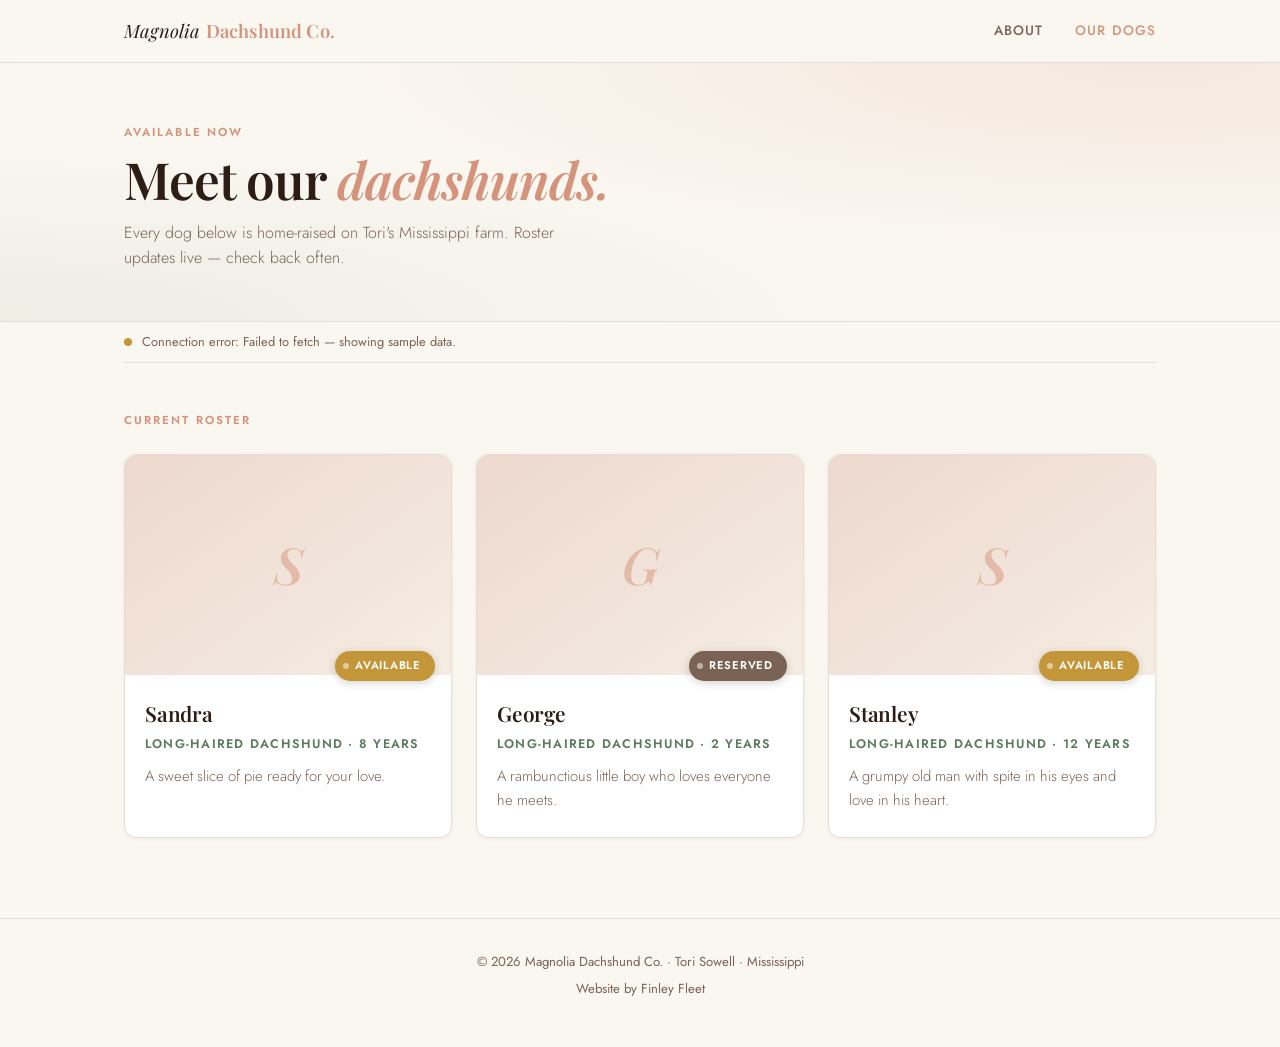
==== dogs.html @ 0f5bd348 "Add files via upload" ====
<!DOCTYPE html>
<html lang="en">
<head>
<meta charset="UTF-8">
<meta name="viewport" content="width=device-width, initial-scale=1.0">
<title>Our Dogs — Magnolia Dachshund Co.</title>
<link rel="stylesheet" href="style.css">
<style>

/* ---- Page hero ---- */
.page-hero {
  padding: 60px 0 50px;
  border-bottom: 1px solid var(--line);
  background:
    radial-gradient(ellipse at 90% 0%, rgba(212,147,122,.15), transparent 50%),
    radial-gradient(ellipse at 0% 100%, rgba(122,158,126,.10), transparent 48%);
}
.page-hero h1 {
  font-family: var(--display);
  font-size: clamp(2rem, 4.5vw, 3.2rem);
  font-weight: 600;
  letter-spacing: -0.02em;
  line-height: 1.1;
}
.page-hero h1 em { font-style: italic; color: var(--blush); }
.page-hero p {
  margin-top: 12px;
  color: var(--ink-soft);
  font-weight: 300;
  font-size: 1rem;
  max-width: 48ch;
}

/* Source strip */
.source-strip {
  display: flex; align-items: center; gap: 10px;
  padding: 10px 0;
  border-bottom: 1px solid var(--line);
  font-size: .8rem; color: var(--ink-soft);
}
.source-dot {
  width: 8px; height: 8px; border-radius: 50%;
  background: var(--gold); flex: none;
  transition: background .3s;
}
.source-strip.live .source-dot { background: var(--sage); }

/* ---- Grid ---- */
main { padding: 48px 0 80px; }
.grid-label {
  font-size: .72rem; font-weight: 600; letter-spacing: .18em;
  text-transform: uppercase; color: var(--blush);
  margin-bottom: 24px;
}
.grid {
  display: grid;
  grid-template-columns: repeat(auto-fill, minmax(268px, 1fr));
  gap: 24px;
}

/* ---- Dog card ---- */
.card {
  background: var(--white);
  border: 1px solid var(--line);
  border-radius: var(--radius);
  overflow: visible;
  position: relative;
  box-shadow: 0 1px 4px rgba(44,30,20,.05);
  transition: transform .18s ease, box-shadow .18s ease;
}
.card:hover {
  transform: translateY(-4px);
  box-shadow: 0 10px 28px rgba(44,30,20,.10);
}

.photo {
  height: 220px;
  border-radius: var(--radius) var(--radius) 0 0;
  overflow: hidden;
  background: linear-gradient(145deg, var(--blush-light), var(--bloom));
  display: flex; align-items: center; justify-content: center;
}
.photo img { width: 100%; height: 100%; object-fit: cover; }
.photo .fallback {
  font-family: var(--display);
  font-size: 3.2rem; font-weight: 600;
  font-style: italic; color: var(--blush);
  opacity: .5;
}

/* Signature element: magnolia-petal status badge */
.status-badge {
  position: absolute; top: 196px; right: 16px;
  padding: 6px 14px 6px 20px;
  border-radius: 999px;
  font-size: .7rem; font-weight: 600; letter-spacing: .07em;
  text-transform: uppercase;
  background: var(--gold); color: var(--white);
  box-shadow: 0 2px 8px rgba(44,30,20,.20);
}
.status-badge::before {
  content: ""; position: absolute; left: 8px; top: 50%;
  transform: translateY(-50%);
  width: 6px; height: 6px; border-radius: 50%;
  background: rgba(255,255,255,.5);
}
.status-badge.reserved {
  background: var(--ink-soft); color: var(--white);
}
.status-badge.new {
  background: var(--sage); color: var(--white);
}

.card-body { padding: 22px 20px 24px; }
.dog-name {
  font-family: var(--display);
  font-size: 1.3rem; font-weight: 600;
  letter-spacing: -0.01em;
}
.dog-meta {
  font-size: .78rem; font-weight: 600; letter-spacing: .1em;
  text-transform: uppercase; color: var(--sage-dark);
  margin: 5px 0 10px;
}
.dog-bio { font-size: .93rem; color: var(--ink-soft); line-height: 1.6; font-weight: 300; }

/* ---- Empty / notice state ---- */
.notice {
  grid-column: 1 / -1;
  padding: 72px 20px; text-align: center; color: var(--ink-soft);
  border: 1.5px dashed var(--line); border-radius: var(--radius);
  font-style: italic;
}

@media (max-width: 600px) {
  .grid { grid-template-columns: 1fr; }
}
</style>
</head>
<body>

<nav>
  <div class="wrap nav-inner">
    <a href="index.html" class="nav-logo">Magnolia <span>Dachshund Co.</span></a>
    <div class="nav-links">
      <a href="index.html">About</a>
      <a href="dogs.html" class="active">Our Dogs</a>
    </div>
  </div>
</nav>

<section class="page-hero">
  <div class="wrap">
    <div class="eyebrow">Available Now</div>
    <h1>Meet our <em>dachshunds.</em></h1>
    <p>Every dog below is home-raised on Tori's Mississippi farm. Roster updates live — check back often.</p>
  </div>
</section>

<div class="wrap">
  <div id="sourceStrip" class="source-strip">
    <span class="source-dot"></span>
    <span id="sourceText">Loading roster…</span>
  </div>
</div>

<main>
  <div class="wrap">
    <div class="grid-label">Current Roster</div>
    <div id="grid" class="grid" aria-live="polite"></div>
  </div>
</main>

<footer>
  <div class="wrap">
    <p>© 2026 Magnolia Dachshund Co. · Tori Sowell · Mississippi</p>
    <p style="margin-top:6px;">Website by <a href="https://finleyfleet.github.io" target="_blank">Finley Fleet</a></p>
  </div>
</footer>

<script>
/* =====================================================================
   CONFIG — update these values to connect to Airtable
===================================================================== */
const AIRTABLE_TOKEN = "patquPkYnuoYSqTiT.0a40386595cc413f1c8b1b6eafc2363f1695ca2e8a225fcb39c5ae5140cecb9c";
const BASE_ID        = "appZFNZqGehGaktKP";
const TABLE_NAME     = "Puppies";
const VIEW_NAME      = "Grid view";

/* ---------- security helpers ---------- */
function esc(s){
  return String(s).replace(/[&<>"']/g, c =>
    ({ "&":"&amp;","<":"&lt;",">":"&gt;",'"':"&quot;","'":"&#39;" }[c])
  );
}
function safeURL(u){
  return /^https?:\/\//i.test(u) ? u : "";
}

/* ---------- Airtable fetch ---------- */
async function fetchAirtable(){
  let records = [], offset = null;
  do {
    const params = new URLSearchParams({ view: VIEW_NAME });
    if (offset) params.set("offset", offset);
    const url = `https://api.airtable.com/v0/${BASE_ID}/${encodeURIComponent(TABLE_NAME)}?${params}`;
    const res = await fetch(url, {
      headers: { Authorization: `Bearer ${AIRTABLE_TOKEN}` }
    });
    if (!res.ok) throw new Error("Airtable HTTP " + res.status);
    const data = await res.json();
    records = records.concat(data.records);
    offset = data.offset || null;
  } while (offset);

  return records.map(r => {
    const f = r.fields || {};
    const att = Array.isArray(f.Photo) && f.Photo.length ? f.Photo[0] : null;
    return {
      Name:   f.Name   || "",
      Breed:  f.Breed  || "",
      Age:    f.Age    || "",
      Bio:    f.Bio    || "",
      Status: f.Status || "Available",
      Photo:  att ? (att.thumbnails?.large?.url || att.url) : ""
    };
  }).filter(p => p.Name);
}

/* ---------- render ---------- */
function render(dogs, isLive){
  const grid   = document.getElementById("grid");
  const strip  = document.getElementById("sourceStrip");
  const text   = document.getElementById("sourceText");
  grid.innerHTML = "";

  if (!dogs.length){
    grid.innerHTML = `<div class="notice">No dogs on the roster right now — check back soon!</div>`;
  } else {
    for (const d of dogs){
      const photo   = safeURL(d.Photo);
      const initial = esc((d.Name || "?")[0]);
      const status  = d.Status || "Available";
      const badgeClass = status.toLowerCase() === "reserved" ? "reserved"
                       : status.toLowerCase() === "new"      ? "new" : "";

      const card = document.createElement("article");
      card.className = "card";
      card.innerHTML = `
        <div class="photo">
          ${photo
            ? `<img src="${esc(photo)}" alt="Photo of ${esc(d.Name)}">`
            : `<div class="fallback">${initial}</div>`}
        </div>
        <span class="status-badge ${badgeClass}">${esc(status)}</span>
        <div class="card-body">
          <h2 class="dog-name">${esc(d.Name)}</h2>
          <div class="dog-meta">${esc([d.Breed, d.Age].filter(Boolean).join(" · "))}</div>
          <p class="dog-bio">${esc(d.Bio)}</p>
        </div>`;

      const img = card.querySelector("img");
      if (img) img.addEventListener("error", () => {
        img.closest(".photo").innerHTML = `<div class="fallback">${initial}</div>`;
      });

      grid.appendChild(card);
    }
  }

  if (isLive){
    strip.classList.add("live");
    text.textContent = `Live from roster — ${dogs.length} dog${dogs.length === 1 ? "" : "s"} listed. Updated ${new Date().toLocaleDateString()}.`;
  }
}

/* ---------- load ---------- */
const SAMPLE = [
  { Name:"Sandra",  Breed:"Long-Haired Dachshund", Age:"8 years",  Status:"Available", Photo:"", Bio:"A sweet slice of pie ready for your love." },
  { Name:"George",  Breed:"Long-Haired Dachshund", Age:"2 years",  Status:"Reserved",  Photo:"", Bio:"A rambunctious little boy who loves everyone he meets." },
  { Name:"Stanley", Breed:"Long-Haired Dachshund", Age:"12 years", Status:"Available", Photo:"", Bio:"A grumpy old man with spite in his eyes and love in his heart." }
];

async function load(){
  const text = document.getElementById("sourceText");
  if (!AIRTABLE_TOKEN || !BASE_ID){
    render(SAMPLE, false);
    text.textContent = "Showing sample data — Airtable not connected.";
    return;
  }
  try {
    const dogs = await fetchAirtable();
    render(dogs, true);
  } catch(err){
    console.error("Airtable load failed:", err);
    render(SAMPLE, false);
    text.textContent = `Connection error: ${err.message} — showing sample data.`;
  }
}

load();
</script>
</body>
</html>
---- style.css ----
/* =====================================================================
   Magnolia Dachshund Co. — Shared Stylesheet
   Palette: magnolia bloom whites, dusty rose, sage, warm gold
   ===================================================================== */

@import url('https://fonts.googleapis.com/css2?family=Playfair+Display:ital,wght@0,400;0,600;1,400&family=Jost:wght@300;400;500;600&display=swap');

:root {
  /* Palette */
  --cream:       #FAF6F0;   /* magnolia petal base */
  --bloom:       #F5EDE3;   /* slightly warmer card bg */
  --blush:       #D4937A;   /* warm terracotta-rose */
  --blush-light: #EDD8CE;   /* soft blush tint */
  --sage:        #7A9E7E;   /* farm sage green */
  --sage-dark:   #5A7D5E;
  --gold:        #C4963A;   /* magnolia stamen gold */
  --ink:         #2C1E14;   /* deep warm brown */
  --ink-soft:    #7A6355;
  --line:        #E8DDD3;
  --white:       #FFFFFF;
  --radius:      12px;

  /* Type scale */
  --display:     'Playfair Display', Georgia, serif;
  --body:        'Jost', system-ui, sans-serif;
}

*, *::before, *::after { box-sizing: border-box; margin: 0; padding: 0; }

html { scroll-behavior: smooth; }

body {
  background: var(--cream);
  color: var(--ink);
  font-family: var(--body);
  font-weight: 400;
  line-height: 1.6;
  -webkit-font-smoothing: antialiased;
}

img { display: block; max-width: 100%; }
a { color: inherit; text-decoration: none; }
a:link, a:visited, a:hover, a:active { color: inherit; }

.wrap { max-width: 1080px; margin: 0 auto; padding: 0 24px; }

/* ---- Nav ---- */
nav {
  position: sticky; top: 0; z-index: 100;
  background: rgba(250, 246, 240, 0.94);
  backdrop-filter: blur(8px);
  border-bottom: 1px solid var(--line);
}
.nav-inner {
  display: flex; align-items: center; justify-content: space-between;
  height: 62px;
}
.nav-logo {
  font-family: var(--display);
  font-size: 1.15rem;
  font-style: italic;
  color: var(--ink);
  letter-spacing: 0.01em;
}
.nav-logo span { color: var(--blush); font-style: normal; font-weight: 600; }
.nav-links { display: flex; gap: 32px; }
.nav-links a {
  font-size: .85rem; font-weight: 500; letter-spacing: .08em;
  text-transform: uppercase; color: var(--ink-soft);
  transition: color .18s;
}
.nav-links a:hover,
.nav-links a.active { color: var(--blush); }

/* ---- Footer ---- */
footer {
  border-top: 1px solid var(--line);
  padding: 32px 0 48px;
  font-size: .82rem; color: var(--ink-soft);
  text-align: center;
}
footer a { color: var(--blush); }

/* ---- Utility ---- */
.eyebrow {
  font-size: .72rem; font-weight: 600; letter-spacing: .18em;
  text-transform: uppercase; color: var(--blush);
  margin-bottom: 10px;
}
.section-title {
  font-family: var(--display);
  font-size: clamp(1.6rem, 3.5vw, 2.4rem);
  font-weight: 600;
  line-height: 1.15;
  letter-spacing: -0.01em;
}
.divider {
  width: 48px; height: 2px;
  background: var(--gold);
  margin: 18px 0 26px;
  border-radius: 2px;
}

@media (prefers-reduced-motion: reduce) {
  * { transition: none !important; animation: none !important; }
}
@media (max-width: 600px) {
  .nav-links { gap: 18px; }
  .nav-links a { font-size: .78rem; }
}
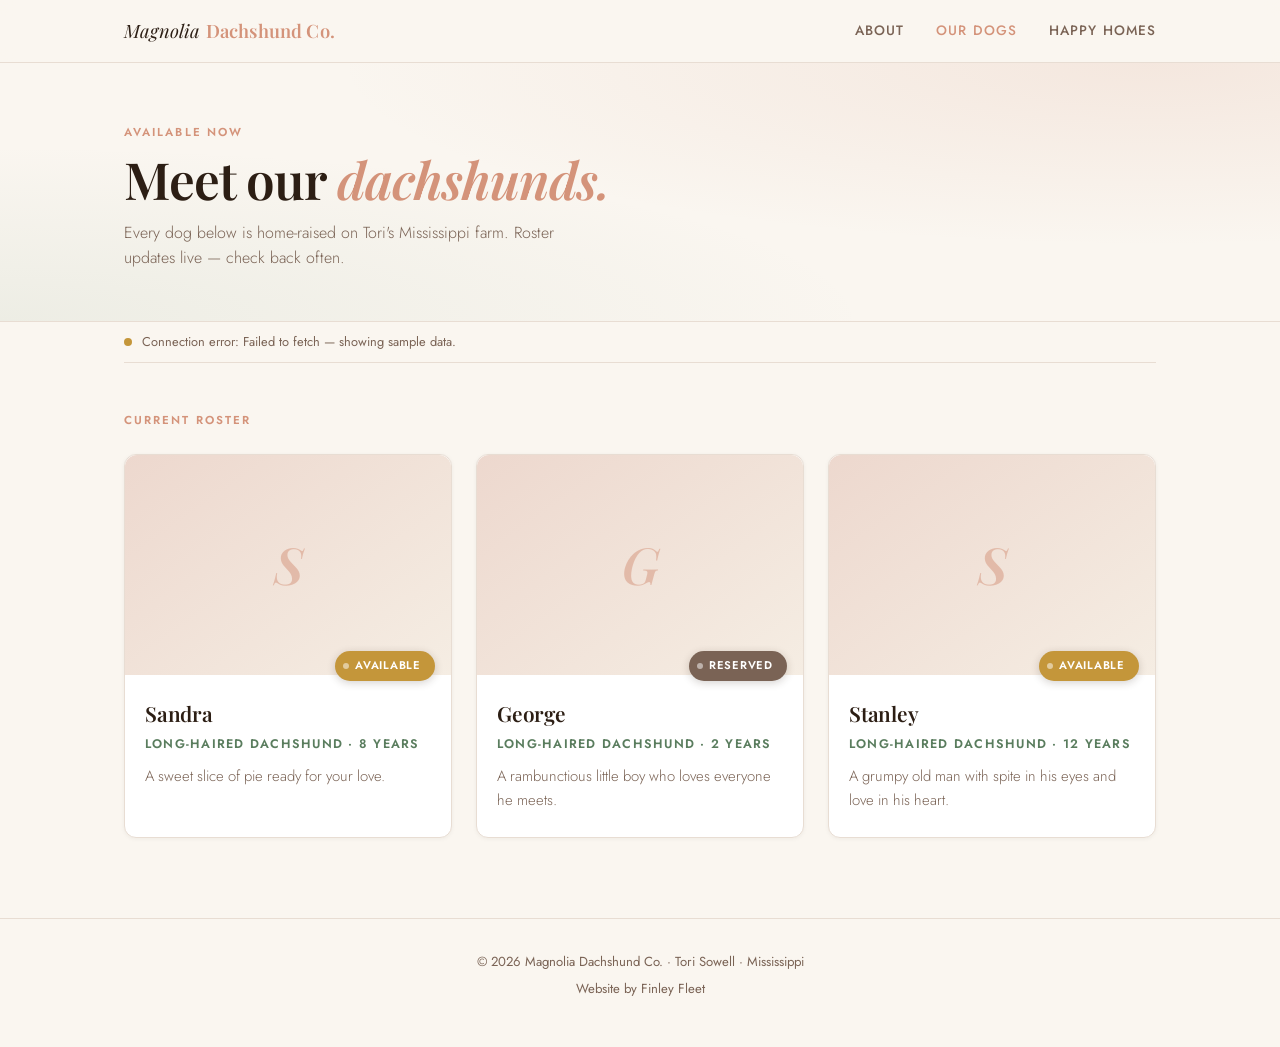
==== commit a0e14d4c: "Add files via upload" ====
--- a/dogs.html
+++ b/dogs.html
@@ -145,6 +145,7 @@
     <div class="nav-links">
       <a href="index.html">About</a>
       <a href="dogs.html" class="active">Our Dogs</a>
+      <a href="happy-homes.html">Happy Homes</a>
     </div>
   </div>
 </nav>
--- a/style.css
+++ b/style.css
@@ -105,6 +105,6 @@
   * { transition: none !important; animation: none !important; }
 }
 @media (max-width: 600px) {
-  .nav-links { gap: 18px; }
-  .nav-links a { font-size: .78rem; }
+  .nav-links { gap: 14px; }
+  .nav-links a { font-size: .75rem; letter-spacing: .05em; }
 }
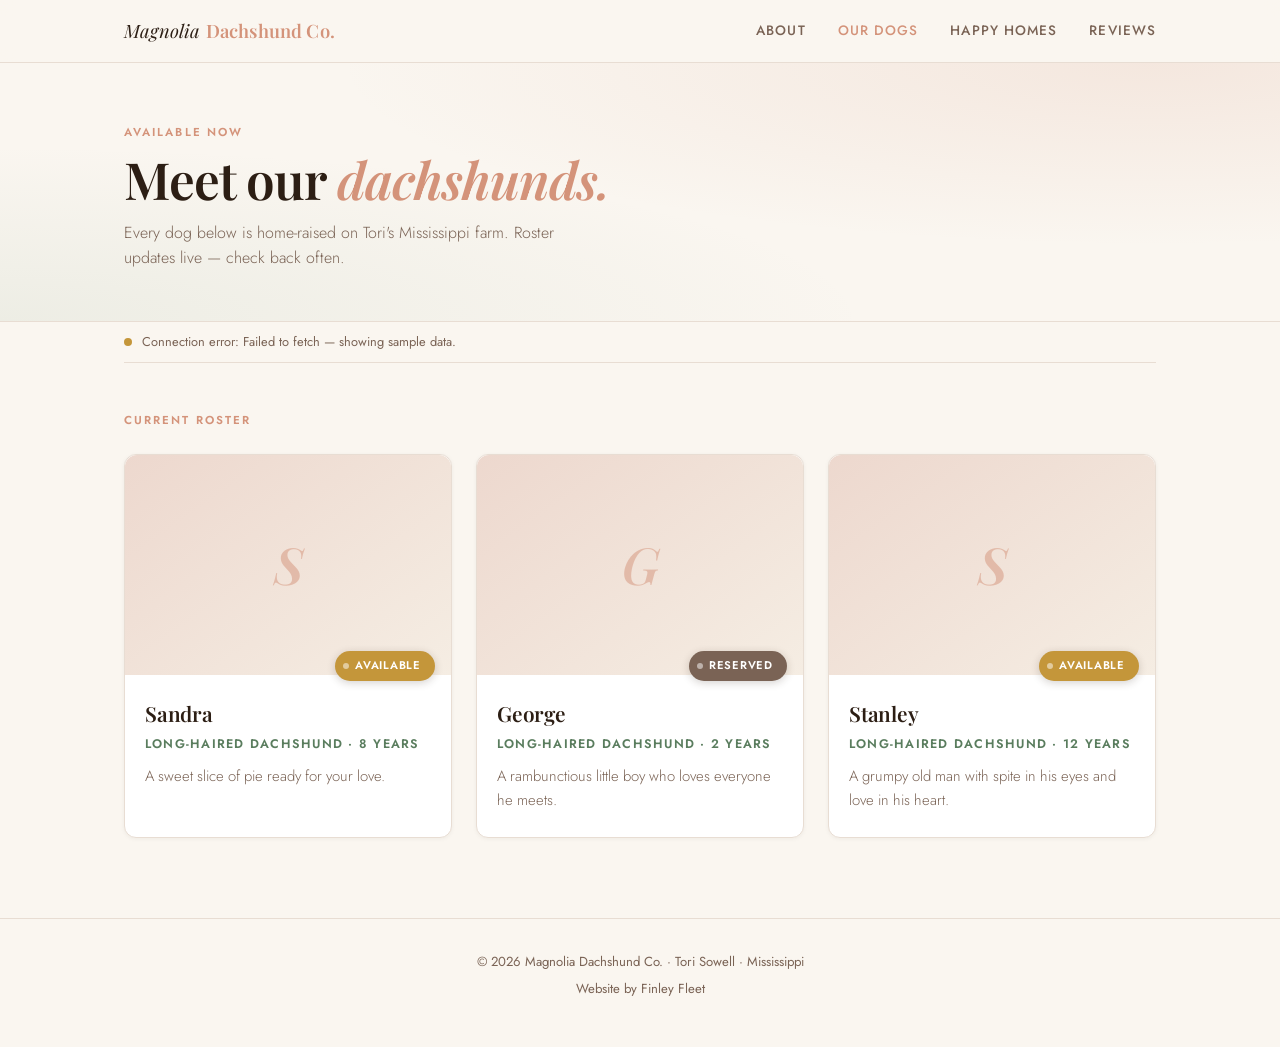
==== commit ec288ffe: "Add files via upload" ====
--- a/dogs.html
+++ b/dogs.html
@@ -146,6 +146,7 @@
       <a href="index.html">About</a>
       <a href="dogs.html" class="active">Our Dogs</a>
       <a href="happy-homes.html">Happy Homes</a>
+      <a href="reviews.html">Reviews</a>
     </div>
   </div>
 </nav>
